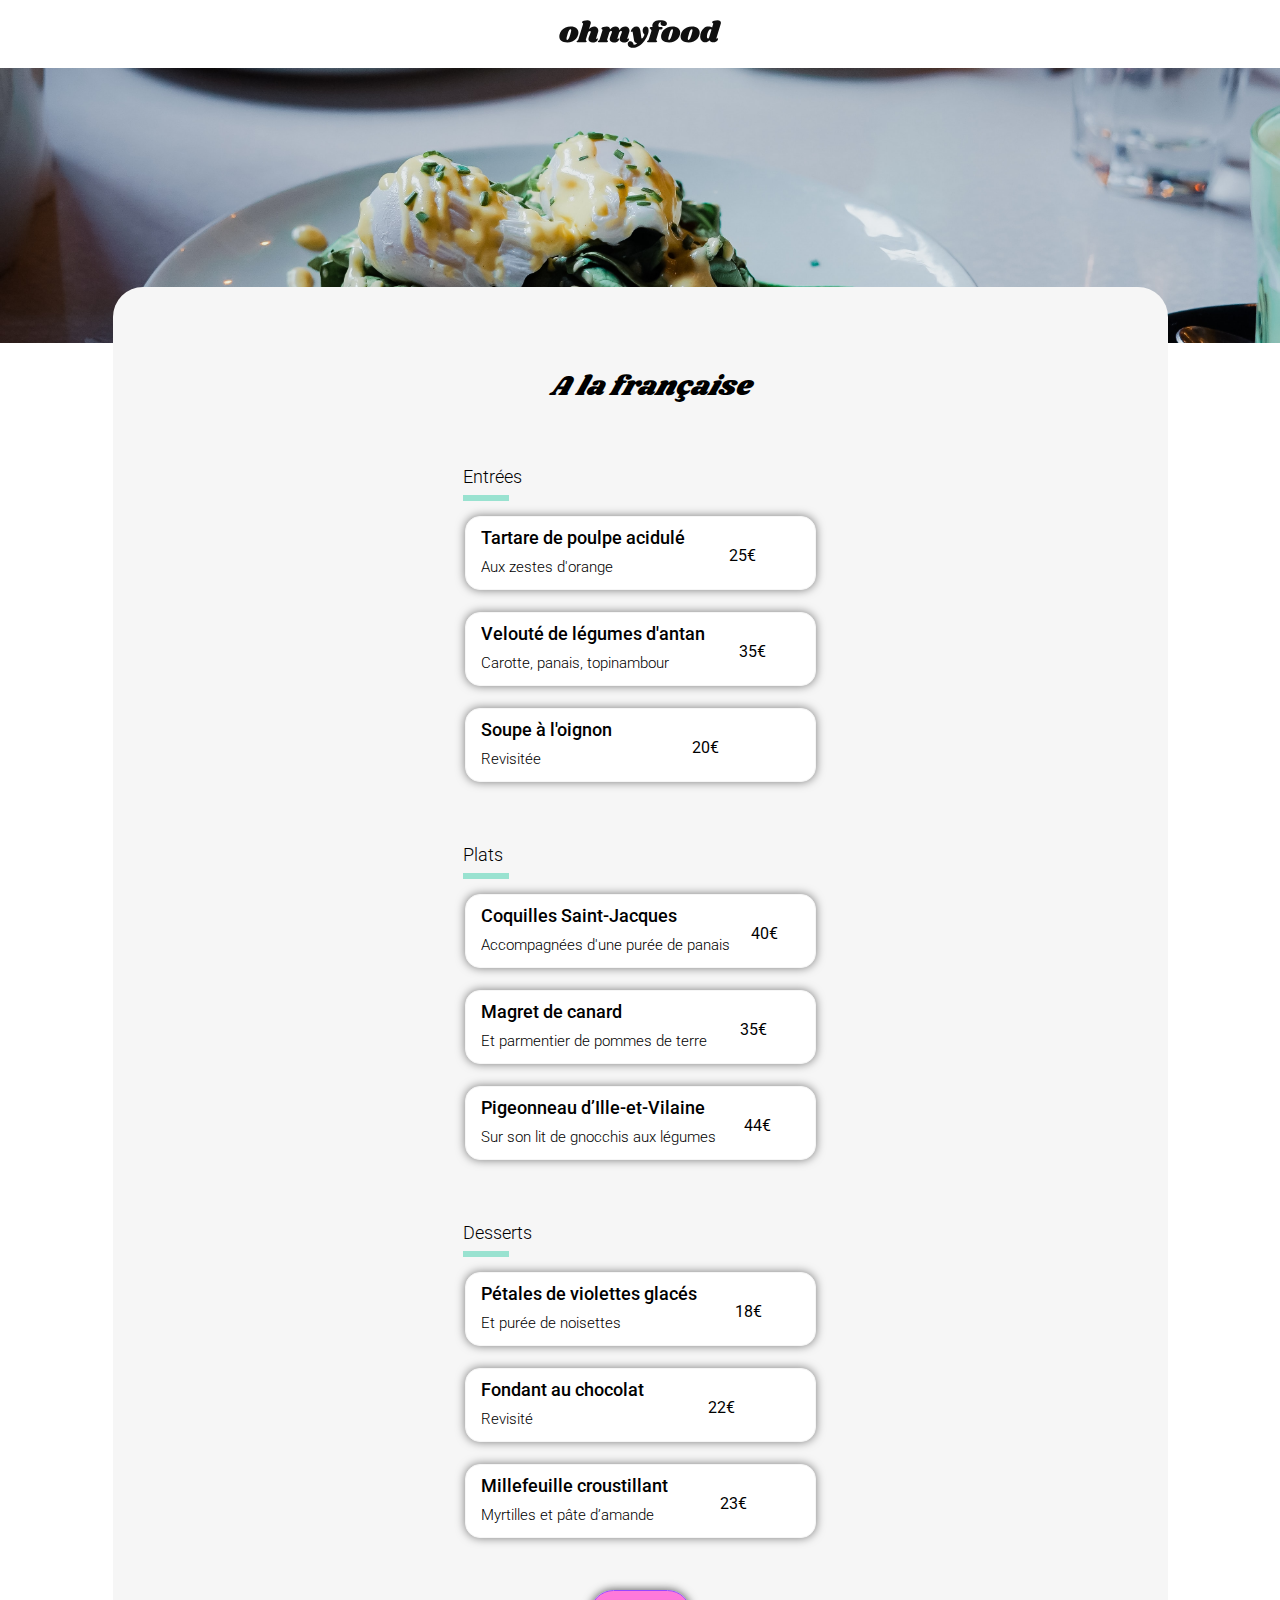
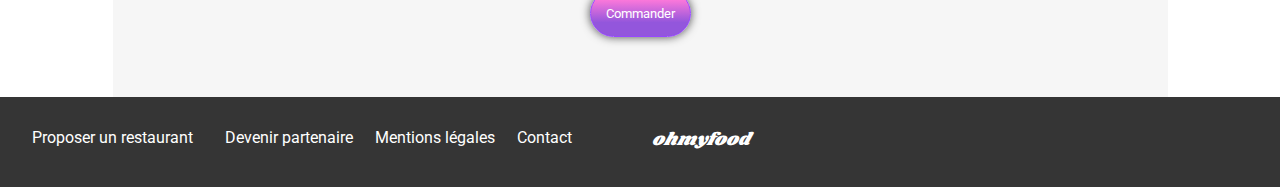
==== menus/alafrançaise.html @ d82e2016 "first commit" ====
<!DOCTYPE html>
<html lang="fr">

<head>
    <meta charset="UTF-8" />
    <meta name="viewport" content="width=device-width, initial-scale=1.0" />
    <title>Menu - À la française</title>
    <link rel="preconnect" href="https://fonts.googleapis.com" />
    <link rel="preconnect" href="https://fonts.gstatic.com" crossorigin />
    <link href="https://fonts.googleapis.com/css2?family=Shrikhand:wght@400;500;700&display=swap" rel="stylesheet" />
    <link href="https://fonts.googleapis.com/css2?family=Roboto:wght@400;500;700&display=swap" rel="stylesheet" />
    <link rel="stylesheet" href="https://cdnjs.cloudflare.com/ajax/libs/font-awesome/6.2.1/css/all.min.css"
        integrity="sha512-MV7K8+y+gLIBoVD59lQIYicR65iaqukzvf/nwasF0nqhPay5w/9lJmVM2hMDcnK1OnMGCdVK+iQrJ7lzPJQd1w=="
        crossorigin="anonymous" referrerpolicy="no-referrer" />
    <link rel="stylesheet" href="../CSS/style.css" />
</head>

<body>
    <header>
        <div class="logo">
            <i class="fa-solid fa-arrow-left"></i> <img src="../images/logo/ohmyfood@2x.svg" alt="Logo ohmyfood" />
        </div>
    </header>
    <div class="menu__image">
        <img src="../images/restaurants/a-la-francaise.jpg"
            alt="Image représentant une assiète de nourriture sur une table " />
    </div>
    <div class="menu__part">
        <div class="menu">
            <div class="menu__title">
                <h1>A la française<i class="fa-regular fa-heart"></i><i class="fa-solid fa-heart"></i></h1>
            </div>
            <section>
                <div class="food">
                    <h2 class="food__title">Entrées</h2>
                    <div class="line">
                        <hr>
                    </div>
                    <div class="card">
                        <div class="card__content">
                            <div class="card__txt">
                                <h3>Tartare de poulpe acidulé</h3>
                                <p>Aux zestes d'orange</p>
                            </div>
                            <div class="card__price">
                                <p>25€</p>
                            </div>
                            <div class="check">
                                <i class="fa-solid fa-check"></i>
                            </div>
                        </div>
                    </div>
                    <div class="card">
                        <div class="card__content">
                            <div class="card__txt">
                                <h3>Velouté de légumes d'antan</h3>
                                <p>Carotte, panais, topinambour</p>
                            </div>
                            <div class="card__price">
                                <p>35€</p>
                            </div>
                            <div class="check">
                                <i class="fa-solid fa-check"></i>
                            </div>
                        </div>
                    </div>
                    <div class="card">
                        <div class="card__content">
                            <div class="card__txt">
                                <h3>Soupe à l'oignon</h3>
                                <p>Revisitée</p>
                            </div>
                            <div class="card__price">
                                <p>20€</p>
                            </div>
                            <div class="check">
                                <i class="fa-solid fa-check"></i>
                            </div>
                        </div>
                    </div>
                </div>
            </section>
            <section>
                <div class="food">
                    <h2 class="food__title">Plats</h2>
                    <div class="line">
                        <hr>
                    </div>
                    <div class="card">
                        <div class="card__content">
                            <div class="card__txt">
                                <h3>Coquilles Saint-Jacques</h3>
                                <p>Accompagnées d'une purée de panais</p>
                            </div>
                            <div class="card__price">
                                <p>40€</p>
                            </div>
                            <div class="check">
                                <i class="fa-solid fa-check"></i>
                            </div>
                        </div>
                    </div>
                    <div class="card">
                        <div class="card__content">
                            <div class="card__txt">
                                <h3>Magret de canard</h3>
                                <p>Et parmentier de pommes de terre</p>
                            </div>
                            <div class="card__price">
                                <p>35€</p>
                            </div>
                            <div class="check">
                                <i class="fa-solid fa-check"></i>
                            </div>
                        </div>
                    </div>
                    <div class="card">
                        <div class="card__content">
                            <div class="card__txt">
                                <h3>Pigeonneau d’Ille-et-Vilaine</h3>
                                <p>Sur son lit de gnocchis aux légumes</p>
                            </div>
                            <div class="card__price">
                                <p>44€</p>
                            </div>
                            <div class="check">
                                <i class="fa-solid fa-check"></i>
                            </div>
                        </div>
                    </div>
                </div>
            </section>
            <section>
                <div class="food">
                    <h2 class="food__title">Desserts</h2>
                    <div class="line">
                        <hr>
                    </div>
                    <div class="card">
                        <div class="card__content">
                            <div class="card__txt">
                                <h3>Pétales de violettes glacés</h3>
                                <p>Et purée de noisettes</p>
                            </div>
                            <div class="card__price">
                                <p>18€</p>
                            </div>
                            <div class="check">
                                <i class="fa-solid fa-check"></i>
                            </div>
                        </div>
                    </div>
                    <div class="card">
                        <div class="card__content">
                            <div class="card__txt">
                                <h3>Fondant au chocolat</h3>
                                <p>Revisité</p>
                            </div>
                            <div class="card__price">
                                <p>22€</p>
                            </div>
                            <div class="check">
                                <i class="fa-solid fa-check"></i>
                            </div>
                        </div>
                    </div>
                    <div class="card">
                        <div class="card__content">
                            <div class="card__txt">
                                <h3>Millefeuille croustillant</h3>
                                <p>Myrtilles et pâte d’amande</p>
                            </div>
                            <div class="card__price">
                                <p>23€</p>
                            </div>
                            <div class="check">
                                <i class="fa-solid fa-check"></i>
                            </div>
                        </div>
                    </div>
                </div>
                <div class="btn">
                    <button>
                        <span class="Commander">Commander</span>
                    </button>
                </div>
            </section>
        </div>
    </div>

    <footer>
        <div class="foot">
            <div class="foot__title">
                <h2>ohmyfood</h2>
            </div>
            <div class="foot__txt">
                <p><i class="fa-solid fa-utensils"></i>Proposer un restaurant</p>
                <p><i class="fa-solid fa-handshake-angle"></i>Devenir partenaire</p>
                <p>Mentions légales</p>
                <p>Contact</p>
            </div>
        </div>
    </footer>
</body>
---- CSS/style.css ----
@charset "UTF-8";
/****** Variables *******/
/****** Mixins *******/
/****** Global Styles *******/
* {
  font-family: "Roboto", sans-serif;
}

body {
  margin: 0;
  padding: 0;
}

h1 {
  margin-left: 20px;
}

hr {
  display: block;
  margin-bottom: 15px;
  margin-left: -177px;
  width: 40px;
  border: #99E2D0 3px solid;
}

.btn {
  display: flex;
  justify-content: center;
  align-items: center;
  margin-top: 30px;
}
.btn button {
  border: #9747FF 1px solid;
  background: rgb(147, 86, 220);
  background: linear-gradient(0deg, rgb(147, 86, 220) 30%, rgb(255, 121, 218) 82%);
  padding: 15px;
  border-radius: 25px;
  color: #ffffff;
  box-shadow: 0 0 10px rgba(0, 0, 0, 0.7);
}
.btn button:hover {
  background-color: rgb(167, 106, 230);
  box-shadow: 0 0 15px rgba(0, 0, 0, 0.9);
}

/****** Welcome Page *******/
/****** Header *******/
.logo {
  display: flex;
  justify-content: center;
  align-items: center;
  padding-top: 20px;
  padding-bottom: 20px;
}
.logo img {
  width: 162px;
}

.location {
  display: flex;
  justify-content: center;
  align-items: center;
  width: 105%;
  height: 50%;
  background-color: #EAEAEA;
  box-shadow: 0 -5px 5px rgba(0, 0, 0, 0.5), 0 5px 5px rgba(0, 0, 0, 0.5);
  margin-bottom: 8px;
}
.location i {
  margin-right: 10px;
}
.location label {
  display: flex;
  justify-content: center;
  align-items: center;
}
.location input {
  border: none;
  background-color: #EAEAEA;
  height: 50px;
}
.location input::-moz-placeholder {
  font-weight: bold;
  color: black;
}
.location input::placeholder {
  font-weight: bold;
  color: black;
}

/****** 1ère section *******/
.txt__btn {
  background-color: #F6F6F6;
  padding-bottom: 60px;
}
.txt__btn .txt {
  display: flex;
  justify-content: center;
  align-items: center;
  text-align: center;
  flex-direction: column;
  padding-bottom: 30px;
}
@media (min-width: 768px) {
  .txt__btn .txt p br {
    display: none;
  }
}

/****** 2ème section *******/
.functioning__cards {
  display: flex;
  justify-content: center;
  align-items: center;
  flex-direction: column;
  flex-wrap: wrap;
  padding-top: 35px;
}
@media (min-width: 768px) {
  .functioning__cards {
    flex-direction: row;
    gap: 2%;
    padding-bottom: 40px;
  }
}
.functioning__cards .functioning__title {
  width: 100%;
  margin-left: 45px;
}
.functioning__cards .number {
  height: 17px;
  border: #9747FF 1px solid;
  background-color: #9747FF;
  color: white;
  padding: 5px 9px 5px 9px;
  border-radius: 100%;
  margin-left: -30px;
  margin-top: 10px;
}
.functioning__cards .card {
  display: flex;
  width: 322px;
  border: 1px solid #F6F6F6;
  padding: 15px;
  border-radius: 30px;
  background-color: #F6F6F6;
  box-shadow: 0 0 10px rgba(0, 0, 0, 0.5);
  margin-bottom: 25px;
}
.functioning__cards .card p {
  width: 100%;
  display: flex;
}
.functioning__cards .card p i {
  display: flex;
  justify-content: center;
  align-items: center;
  padding-left: 30px;
  padding-right: 20px;
  color: #7E7E7E;
}
.functioning__cards .card p .purple {
  color: #9747FF;
}

/****** 3ème section les restaurants *******/
.restaurants__cards {
  background-color: #F6F6F6;
  display: flex;
  justify-content: center;
  align-items: center;
  flex-direction: column;
}
@media (min-width: 1024px) {
  .restaurants__cards {
    flex-direction: row;
    flex-wrap: wrap;
    gap: 5%;
  }
}
@media (min-width: 768px) {
  .restaurants__cards h1 {
    width: 73%;
  }
}
.restaurants__cards .card {
  position: relative;
  border: #F6F6F6 1px solid;
  background-color: white;
  width: 340px;
  height: 251px;
  border-radius: 15px;
  margin-bottom: 18px;
}
.restaurants__cards .card:hover {
  transform: scale(1.05);
  box-shadow: 0 0 15px rgba(0, 0, 0, 0.3);
}
@media (min-width: 768px) {
  .restaurants__cards .card {
    width: 490px;
    height: 251px;
  }
}
.restaurants__cards .card .btn__new button {
  position: absolute;
  top: 10px;
  right: 10px;
  border: #99E2D0 1px solid;
  background-color: #99E2D0;
  color: #008766;
  z-index: 2;
}
.restaurants__cards .card img {
  width: 340px;
  height: 180px;
  -o-object-fit: cover;
     object-fit: cover;
  border-top-left-radius: 15px;
  border-top-right-radius: 15px;
  z-index: -1;
}
@media (min-width: 768px) {
  .restaurants__cards .card img {
    width: 490px;
  }
}
.restaurants__cards .card .card__content {
  display: flex;
  justify-content: space-between;
}
.restaurants__cards .card .card__content .card__txt h2 {
  font-size: 18px;
  margin: 10px;
}
.restaurants__cards .card .card__content .card__txt p {
  margin: 10px;
}
.restaurants__cards .card .card__content .card__fav {
  padding-right: 35px;
  position: relative;
}
.restaurants__cards .card .card__content .card__fav .fa-regular,
.restaurants__cards .card .card__content .card__fav .fa-solid {
  position: absolute;
  top: 0;
  left: 0;
}
.restaurants__cards .card .card__content .card__fav .fa-regular {
  color: black;
  transition: transform 1s;
}
.restaurants__cards .card .card__content .card__fav .fa-solid {
  opacity: 0;
  transition: opacity 1s;
}
.restaurants__cards .card .card__content .card__fav:hover .fa-regular {
  transform: scale(0);
}
.restaurants__cards .card .card__content .card__fav:hover .fa-solid {
  opacity: 1;
  color: rgb(147, 86, 220);
}

/****** Footer *******/
footer {
  background-color: #353535;
  color: white;
  padding-top: 15px;
  padding-bottom: 20px;
}
@media (min-width: 768px) {
  footer .foot {
    display: flex;
    flex-direction: row-reverse;
    justify-content: flex-end;
    margin-right: 30px;
  }
}
footer .foot .foot__title h2 {
  font-family: "Shrikhand", sans-serif;
  font-style: italic;
  font-weight: 400;
  font-size: 18px;
  color: white;
  margin-left: 80px;
  margin-right: 20px;
}
@media (min-width: 768px) {
  footer .foot .foot__txt {
    display: flex;
  }
}
footer .foot i {
  margin-right: 10px;
}
footer .foot p {
  margin-left: 22px;
}

/****** Menus pages *******/
/****** Header *******/
.logo i {
  position: absolute;
  left: 20px;
}

/****** Menus images et titres *******/
@media (min-width: 768px) {
  .menu__part {
    display: flex;
    justify-content: center;
    align-items: center;
  }
}

.menu__image {
  position: relative;
}
.menu__image img {
  width: 100%;
  height: 275px;
  -o-object-fit: cover;
     object-fit: cover;
  position: relative;
}

.menu {
  background-color: #F6F6F6;
  border-top-left-radius: 30px;
  border-top-right-radius: 30px;
  z-index: 2;
  position: relative;
  margin-top: -60px;
  padding-bottom: 60px;
}
@media (min-width: 768px) {
  .menu {
    width: 1055px;
  }
}
.menu .menu__title h1 {
  font-family: "Shrikhand", sans-serif;
  font-size: 28px;
  font-style: italic;
  font-weight: 400;
  padding-top: 60px;
}
@media (min-width: 768px) {
  .menu .menu__title h1 {
    display: flex;
    justify-content: center;
    align-items: center;
  }
}
.menu .menu__title h1 .fa-regular,
.menu .menu__title h1 .fa-solid {
  position: absolute;
  margin-left: 30px;
}
@media (min-width: 768px) {
  .menu .menu__title h1 .fa-regular,
  .menu .menu__title h1 .fa-solid {
    margin-left: 400px;
  }
}
.menu .menu__title h1 .fa-regular {
  color: black;
  transition: transform 1s;
}
.menu .menu__title h1 .fa-solid {
  opacity: 0;
  transition: opacity 1s;
}
.menu .menu__title h1:hover .fa-regular {
  transform: scale(0);
}
.menu .menu__title h1:hover .fa-solid {
  opacity: 1;
  color: rgb(147, 86, 220);
}

.food {
  display: flex;
  justify-content: center;
  align-items: center;
  flex-direction: column;
}
.food .food__title {
  font-family: "Roboto", sans-serif;
  font-weight: 300;
  font-size: 18px;
  width: 100%;
  margin: 40px 0 0 20px;
}
@media (min-width: 768px) {
  .food .food__title {
    margin-left: 700px;
  }
}
.food .card {
  width: 349px;
  height: 72px;
  border: #F6F6F6 1px solid;
  background-color: white;
  box-shadow: 0 0 10px rgba(0, 0, 0, 0.5);
  margin-bottom: 22px;
  border-radius: 15px;
  position: relative;
}
.food .card .card__content {
  display: flex;
  justify-content: space-between;
}
.food .card .card__content .card__txt {
  margin-left: 15px;
  white-space: nowrap;
  overflow: hidden;
  text-overflow: ellipsis;
}
.food .card .card__content .card__txt h3 {
  font-weight: 500;
  font-size: 18px;
  margin-bottom: 10px;
  margin-top: 10px;
  overflow: hidden;
  text-overflow: ellipsis;
  white-space: nowrap;
}
.food .card .card__content .card__txt p {
  margin: 0;
  font-weight: 300;
  font-size: 15px;
  overflow: hidden;
  text-overflow: ellipsis;
  white-space: nowrap;
}
.food .card .check i {
  color: #99E2D0;
  border: #99E2D0 1px solid;
  border-radius: 100%;
  background-color: white;
  padding: 5px;
  display: none;
}
.food .card:hover .check {
  display: block;
  width: 60px;
  height: 75px;
  border-top-right-radius: 15px;
  border-bottom-right-radius: 15px;
  background-color: #99E2D0;
  display: flex;
  justify-content: center;
  align-items: center;
}
.food .card:hover .check i {
  display: block;
}
.food .card .card__price {
  padding-top: 13px;
  padding-right: 15px;
}/*# sourceMappingURL=style.css.map */
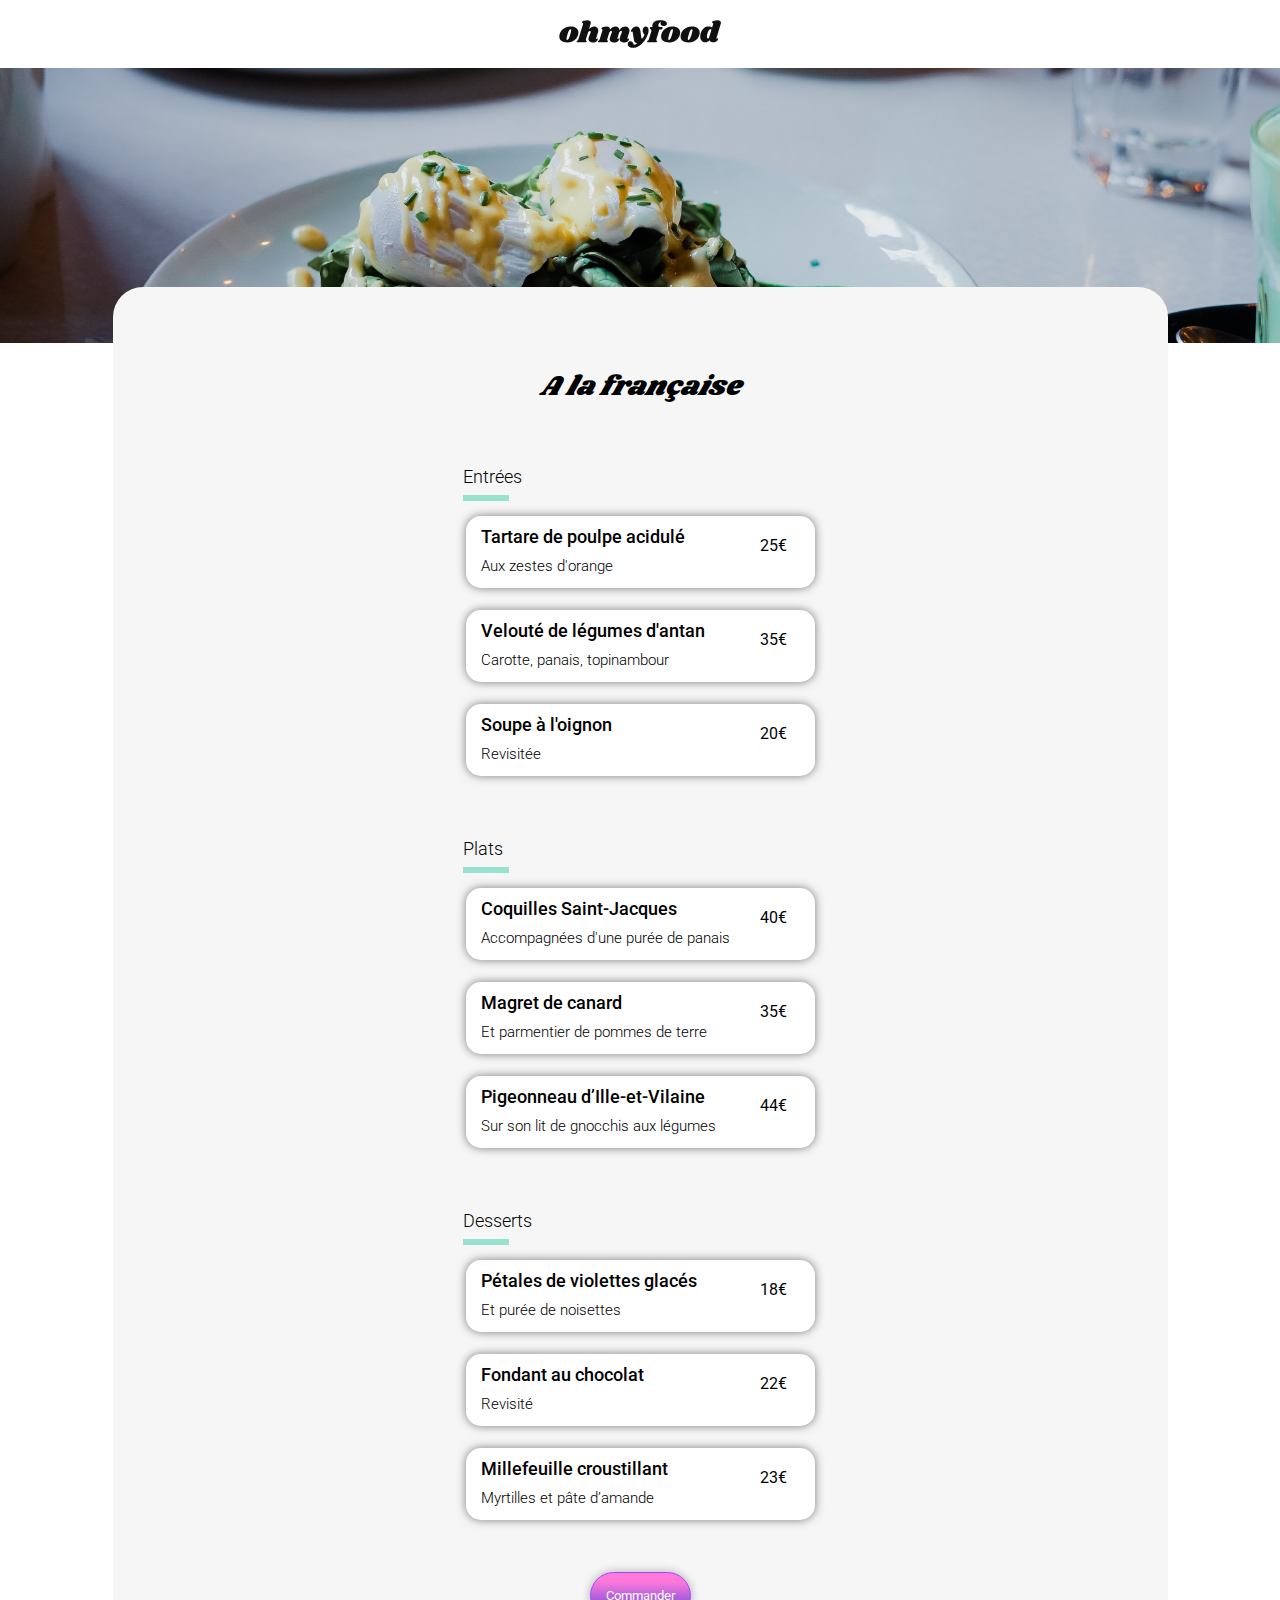
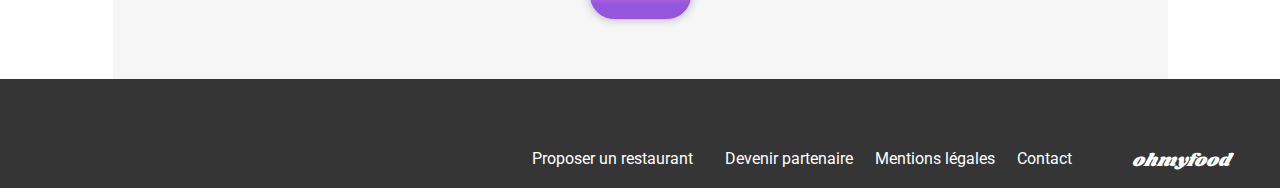
==== commit 07575b51: "Correction suite au mentoratÃ" ====
--- a/menus/alafrançaise.html
+++ b/menus/alafrançaise.html
@@ -17,9 +17,11 @@
 
 <body>
     <header>
+        <a href="../index.html">
         <div class="logo">
             <i class="fa-solid fa-arrow-left"></i> <img src="../images/logo/ohmyfood@2x.svg" alt="Logo ohmyfood" />
         </div>
+    </a>
     </header>
     <div class="menu__image">
         <img src="../images/restaurants/a-la-francaise.jpg"
--- a/CSS/style.css
+++ b/CSS/style.css
@@ -9,10 +9,6 @@
 body {
   margin: 0;
   padding: 0;
-}
-
-h1 {
-  margin-left: 20px;
 }
 
 hr {
@@ -36,11 +32,22 @@
   padding: 15px;
   border-radius: 25px;
   color: #ffffff;
-  box-shadow: 0 0 10px rgba(0, 0, 0, 0.7);
+  box-shadow: 0 0 10px rgba(0, 0, 0, 0.3);
+  transition: 200ms;
 }
 .btn button:hover {
   background-color: rgb(167, 106, 230);
-  box-shadow: 0 0 15px rgba(0, 0, 0, 0.9);
+  box-shadow: 0 0 15px rgba(0, 0, 0, 0.5);
+  filter: brightness(1.05);
+}
+
+a {
+  text-decoration: none;
+  color: black;
+}
+
+.fa-heart::before {
+  font-size: 22px;
 }
 
 /****** Welcome Page *******/
@@ -60,12 +67,18 @@
   display: flex;
   justify-content: center;
   align-items: center;
-  width: 105%;
-  height: 50%;
+  width: 100%;
+  height: 50px;
   background-color: #EAEAEA;
   box-shadow: 0 -5px 5px rgba(0, 0, 0, 0.5), 0 5px 5px rgba(0, 0, 0, 0.5);
   margin-bottom: 8px;
 }
+@media (min-width: 1024px) {
+  .location {
+    box-shadow: none;
+    margin-bottom: 0;
+  }
+}
 .location i {
   margin-right: 10px;
 }
@@ -73,6 +86,11 @@
   display: flex;
   justify-content: center;
   align-items: center;
+  padding-left: 40px;
+}
+.location #localisation {
+  color: #353535;
+  padding-left: 15px;
 }
 .location input {
   border: none;
@@ -91,7 +109,7 @@
 /****** 1ère section *******/
 .txt__btn {
   background-color: #F6F6F6;
-  padding-bottom: 60px;
+  padding-bottom: 30px;
 }
 .txt__btn .txt {
   display: flex;
@@ -101,26 +119,51 @@
   flex-direction: column;
   padding-bottom: 30px;
 }
-@media (min-width: 768px) {
-  .txt__btn .txt p br {
-    display: none;
-  }
+.txt__btn .txt h2 {
+  font-size: 34px;
+}
+@media (min-width: 1024px) {
+  .txt__btn .txt h2 {
+    font-size: 40px;
+    margin-bottom: 0;
+  }
+}
+.txt__btn .txt p {
+  color: #353535;
+  font-size: 18px;
+}
+.txt__btn .txt p br {
+  display: none;
 }
 
 /****** 2ème section *******/
+.functioning__txt {
+  width: 100%;
+  max-width: 1053px;
+  margin-left: auto;
+  margin-right: auto;
+  padding-top: 30px;
+}
+
 .functioning__cards {
   display: flex;
   justify-content: center;
   align-items: center;
   flex-direction: column;
   flex-wrap: wrap;
-  padding-top: 35px;
+  padding-top: 15px;
+}
+@media (min-width: 768px) {
+  .functioning__cards {
+    gap: 2%;
+    padding-bottom: 50px;
+    align-items: center;
+    justify-content: center;
+  }
 }
 @media (min-width: 768px) {
   .functioning__cards {
     flex-direction: row;
-    gap: 2%;
-    padding-bottom: 40px;
   }
 }
 .functioning__cards .functioning__title {
@@ -134,22 +177,28 @@
   color: white;
   padding: 5px 9px 5px 9px;
   border-radius: 100%;
-  margin-left: -30px;
-  margin-top: 10px;
+  margin-left: -16px;
+  margin-top: 20px;
 }
 .functioning__cards .card {
   display: flex;
   width: 322px;
+  height: 72px;
   border: 1px solid #F6F6F6;
-  padding: 15px;
-  border-radius: 30px;
+  border-radius: 20px;
   background-color: #F6F6F6;
-  box-shadow: 0 0 10px rgba(0, 0, 0, 0.5);
+  box-shadow: 3px 3px 10px rgba(0, 0, 0, 0.2);
   margin-bottom: 25px;
 }
+@media (min-width: 1025px) {
+  .functioning__cards .card {
+    margin-bottom: 0;
+  }
+}
 .functioning__cards .card p {
   width: 100%;
   display: flex;
+  align-items: center;
 }
 .functioning__cards .card p i {
   display: flex;
@@ -164,24 +213,43 @@
 }
 
 /****** 3ème section les restaurants *******/
+.restaurant {
+  width: 100%;
+  max-width: 1053px;
+  margin-left: auto;
+  margin-right: auto;
+}
+
 .restaurants__cards {
   background-color: #F6F6F6;
-  display: flex;
-  justify-content: center;
-  align-items: center;
-  flex-direction: column;
+  padding-top: 10px;
+  padding-bottom: 30px;
+}
+.restaurants__cards .card__grid {
+  display: grid;
+  justify-content: center;
 }
 @media (min-width: 1024px) {
-  .restaurants__cards {
-    flex-direction: row;
-    flex-wrap: wrap;
-    gap: 5%;
-  }
-}
-@media (min-width: 768px) {
-  .restaurants__cards h1 {
-    width: 73%;
-  }
+  .restaurants__cards .card__grid {
+    display: grid;
+    grid-template-columns: 490px 490px;
+    gap: 6%;
+    justify-content: center;
+    padding-bottom: 20px;
+  }
+}
+@media (min-width: 1024px) {
+  .restaurants__cards .card__grid h1 {
+    background-color: #F6F6F6;
+  }
+}
+.restaurants__cards #palette,
+.restaurants__cards #francaise {
+  grid-column: 1;
+}
+.restaurants__cards #enchantee,
+.restaurants__cards #sens {
+  grid-column: 2;
 }
 .restaurants__cards .card {
   position: relative;
@@ -190,7 +258,6 @@
   width: 340px;
   height: 251px;
   border-radius: 15px;
-  margin-bottom: 18px;
 }
 .restaurants__cards .card:hover {
   transform: scale(1.05);
@@ -206,6 +273,7 @@
   position: absolute;
   top: 10px;
   right: 10px;
+  border-radius: 3px;
   border: #99E2D0 1px solid;
   background-color: #99E2D0;
   color: #008766;
@@ -229,15 +297,19 @@
   display: flex;
   justify-content: space-between;
 }
+.restaurants__cards .card .card__content .card__txt {
+  margin: 8px 0 0 20px;
+}
 .restaurants__cards .card .card__content .card__txt h2 {
   font-size: 18px;
-  margin: 10px;
+  margin: 0;
 }
 .restaurants__cards .card .card__content .card__txt p {
-  margin: 10px;
+  margin-top: 5px;
 }
 .restaurants__cards .card .card__content .card__fav {
-  padding-right: 35px;
+  padding-right: 40px;
+  margin-top: 20px;
   position: relative;
 }
 .restaurants__cards .card .card__content .card__fav .fa-regular,
@@ -266,8 +338,7 @@
 footer {
   background-color: #353535;
   color: white;
-  padding-top: 15px;
-  padding-bottom: 20px;
+  padding-top: 34px;
 }
 @media (min-width: 768px) {
   footer .foot {
@@ -283,19 +354,29 @@
   font-weight: 400;
   font-size: 18px;
   color: white;
-  margin-left: 80px;
+  margin-left: 60px;
   margin-right: 20px;
+  padding-top: 20px;
 }
 @media (min-width: 768px) {
   footer .foot .foot__txt {
     display: flex;
   }
 }
+@media (min-width: 1024px) {
+  footer .foot .foot__txt {
+    justify-content: flex-end;
+    width: 100%;
+    padding-top: 20px;
+  }
+}
 footer .foot i {
   margin-right: 10px;
 }
 footer .foot p {
   margin-left: 22px;
+  margin-bottom: 0;
+  font-size: 16px;
 }
 
 /****** Menus pages *******/
@@ -401,7 +482,6 @@
 .food .card {
   width: 349px;
   height: 72px;
-  border: #F6F6F6 1px solid;
   background-color: white;
   box-shadow: 0 0 10px rgba(0, 0, 0, 0.5);
   margin-bottom: 22px;
@@ -410,9 +490,9 @@
 }
 .food .card .card__content {
   display: flex;
-  justify-content: space-between;
 }
 .food .card .card__content .card__txt {
+  width: 80%;
   margin-left: 15px;
   white-space: nowrap;
   overflow: hidden;
@@ -444,9 +524,8 @@
   display: none;
 }
 .food .card:hover .check {
-  display: block;
   width: 60px;
-  height: 75px;
+  height: 72px;
   border-top-right-radius: 15px;
   border-bottom-right-radius: 15px;
   background-color: #99E2D0;
@@ -458,6 +537,7 @@
   display: block;
 }
 .food .card .card__price {
-  padding-top: 13px;
-  padding-right: 15px;
+  display: flex;
+  align-items: center;
+  margin-right: 10px;
 }/*# sourceMappingURL=style.css.map */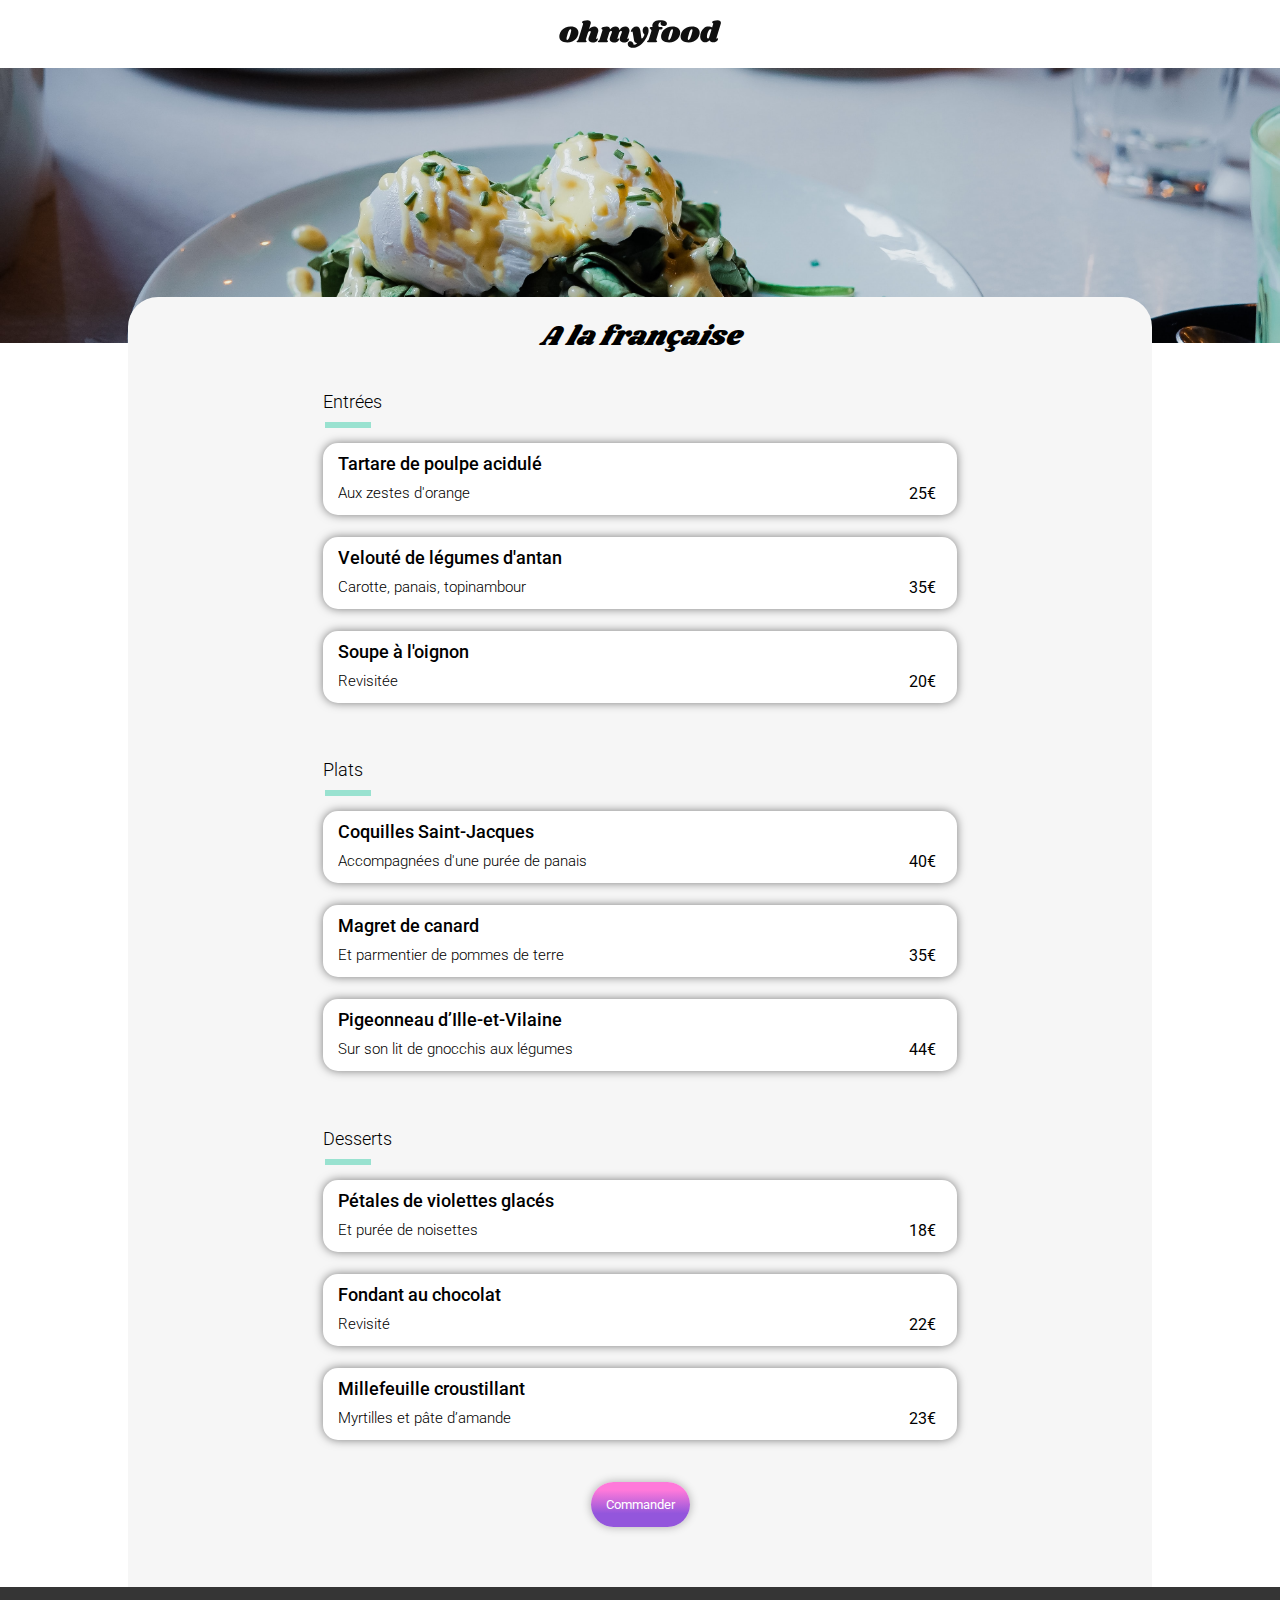
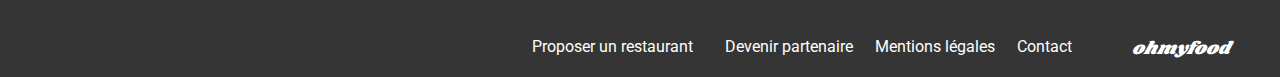
==== commit c0c356d0: "correction" ====
--- a/menus/alafrançaise.html
+++ b/menus/alafrançaise.html
@@ -183,7 +183,7 @@
                 </div>
                 <div class="btn">
                     <button>
-                        <span class="Commander">Commander</span>
+                        <span id="order">Commander</span>
                     </button>
                 </div>
             </section>
--- a/CSS/style.css
+++ b/CSS/style.css
@@ -18,27 +18,32 @@
   width: 40px;
   border: #99E2D0 3px solid;
 }
+@media (min-width: 1024px) {
+  hr {
+    margin-left: -315px;
+  }
+}
 
 .btn {
   display: flex;
   justify-content: center;
   align-items: center;
-  margin-top: 30px;
+  margin-top: 10px;
 }
 .btn button {
-  border: #9747FF 1px solid;
-  background: rgb(147, 86, 220);
+  border: #9747FF 0 solid;
   background: linear-gradient(0deg, rgb(147, 86, 220) 30%, rgb(255, 121, 218) 82%);
   padding: 15px;
   border-radius: 25px;
   color: #ffffff;
   box-shadow: 0 0 10px rgba(0, 0, 0, 0.3);
   transition: 200ms;
+  cursor: pointer;
 }
 .btn button:hover {
   background-color: rgb(167, 106, 230);
   box-shadow: 0 0 15px rgba(0, 0, 0, 0.5);
-  filter: brightness(1.05);
+  filter: brightness(1.15);
 }
 
 a {
@@ -48,6 +53,7 @@
 
 .fa-heart::before {
   font-size: 22px;
+  cursor: pointer;
 }
 
 /****** Welcome Page *******/
@@ -95,7 +101,7 @@
 .location input {
   border: none;
   background-color: #EAEAEA;
-  height: 50px;
+  height: 48px;
 }
 .location input::-moz-placeholder {
   font-weight: bold;
@@ -117,7 +123,6 @@
   align-items: center;
   text-align: center;
   flex-direction: column;
-  padding-bottom: 30px;
 }
 .txt__btn .txt h2 {
   font-size: 34px;
@@ -143,6 +148,7 @@
   margin-left: auto;
   margin-right: auto;
   padding-top: 30px;
+  padding-left: 15px;
 }
 
 .functioning__cards {
@@ -218,6 +224,7 @@
   max-width: 1053px;
   margin-left: auto;
   margin-right: auto;
+  padding-left: 15px;
 }
 
 .restaurants__cards {
@@ -233,7 +240,7 @@
   .restaurants__cards .card__grid {
     display: grid;
     grid-template-columns: 490px 490px;
-    gap: 6%;
+    gap: 5%;
     justify-content: center;
     padding-bottom: 20px;
   }
@@ -258,6 +265,7 @@
   width: 340px;
   height: 251px;
   border-radius: 15px;
+  transition: 80ms;
 }
 .restaurants__cards .card:hover {
   transform: scale(1.05);
@@ -338,7 +346,7 @@
 footer {
   background-color: #353535;
   color: white;
-  padding-top: 34px;
+  padding-top: 14px;
 }
 @media (min-width: 768px) {
   footer .foot {
@@ -387,12 +395,10 @@
 }
 
 /****** Menus images et titres *******/
-@media (min-width: 768px) {
-  .menu__part {
-    display: flex;
-    justify-content: center;
-    align-items: center;
-  }
+.menu__part {
+  display: flex;
+  justify-content: center;
+  align-items: center;
 }
 
 .menu__image {
@@ -407,25 +413,35 @@
 }
 
 .menu {
+  width: 100%;
   background-color: #F6F6F6;
   border-top-left-radius: 30px;
   border-top-right-radius: 30px;
   z-index: 2;
   position: relative;
-  margin-top: -60px;
+  margin-top: -50px;
   padding-bottom: 60px;
 }
 @media (min-width: 768px) {
   .menu {
-    width: 1055px;
-  }
+    width: 80%;
+  }
+}
+@media (min-width: 1024px) {
+  .menu {
+    width: 80%;
+  }
+}
+.menu .menu__title {
+  max-width: 349px;
+  margin-left: auto;
+  margin-right: auto;
 }
 .menu .menu__title h1 {
   font-family: "Shrikhand", sans-serif;
   font-size: 28px;
   font-style: italic;
   font-weight: 400;
-  padding-top: 60px;
 }
 @media (min-width: 768px) {
   .menu .menu__title h1 {
@@ -466,18 +482,22 @@
   justify-content: center;
   align-items: center;
   flex-direction: column;
+  max-width: 349px;
+  margin-left: auto;
+  margin-right: auto;
+  margin-bottom: 20px;
+}
+@media (min-width: 1024px) {
+  .food {
+    max-width: 634px;
+  }
 }
 .food .food__title {
   font-family: "Roboto", sans-serif;
   font-weight: 300;
   font-size: 18px;
   width: 100%;
-  margin: 40px 0 0 20px;
-}
-@media (min-width: 768px) {
-  .food .food__title {
-    margin-left: 700px;
-  }
+  margin-bottom: 2px;
 }
 .food .card {
   width: 349px;
@@ -487,12 +507,19 @@
   margin-bottom: 22px;
   border-radius: 15px;
   position: relative;
+  cursor: pointer;
+}
+@media (min-width: 1024px) {
+  .food .card {
+    width: 634px;
+  }
 }
 .food .card .card__content {
   display: flex;
+  max-width: 634px;
 }
 .food .card .card__content .card__txt {
-  width: 80%;
+  width: 90%;
   margin-left: 15px;
   white-space: nowrap;
   overflow: hidden;
@@ -522,9 +549,10 @@
   background-color: white;
   padding: 5px;
   display: none;
+  transition: 50ms;
 }
 .food .card:hover .check {
-  width: 60px;
+  width: 69px;
   height: 72px;
   border-top-right-radius: 15px;
   border-bottom-right-radius: 15px;
@@ -538,6 +566,12 @@
 }
 .food .card .card__price {
   display: flex;
-  align-items: center;
+  justify-content: flex-end;
+  align-items: flex-end;
   margin-right: 10px;
+  margin-top: 25px;
+}
+
+.commander {
+  padding: 35px;
 }/*# sourceMappingURL=style.css.map */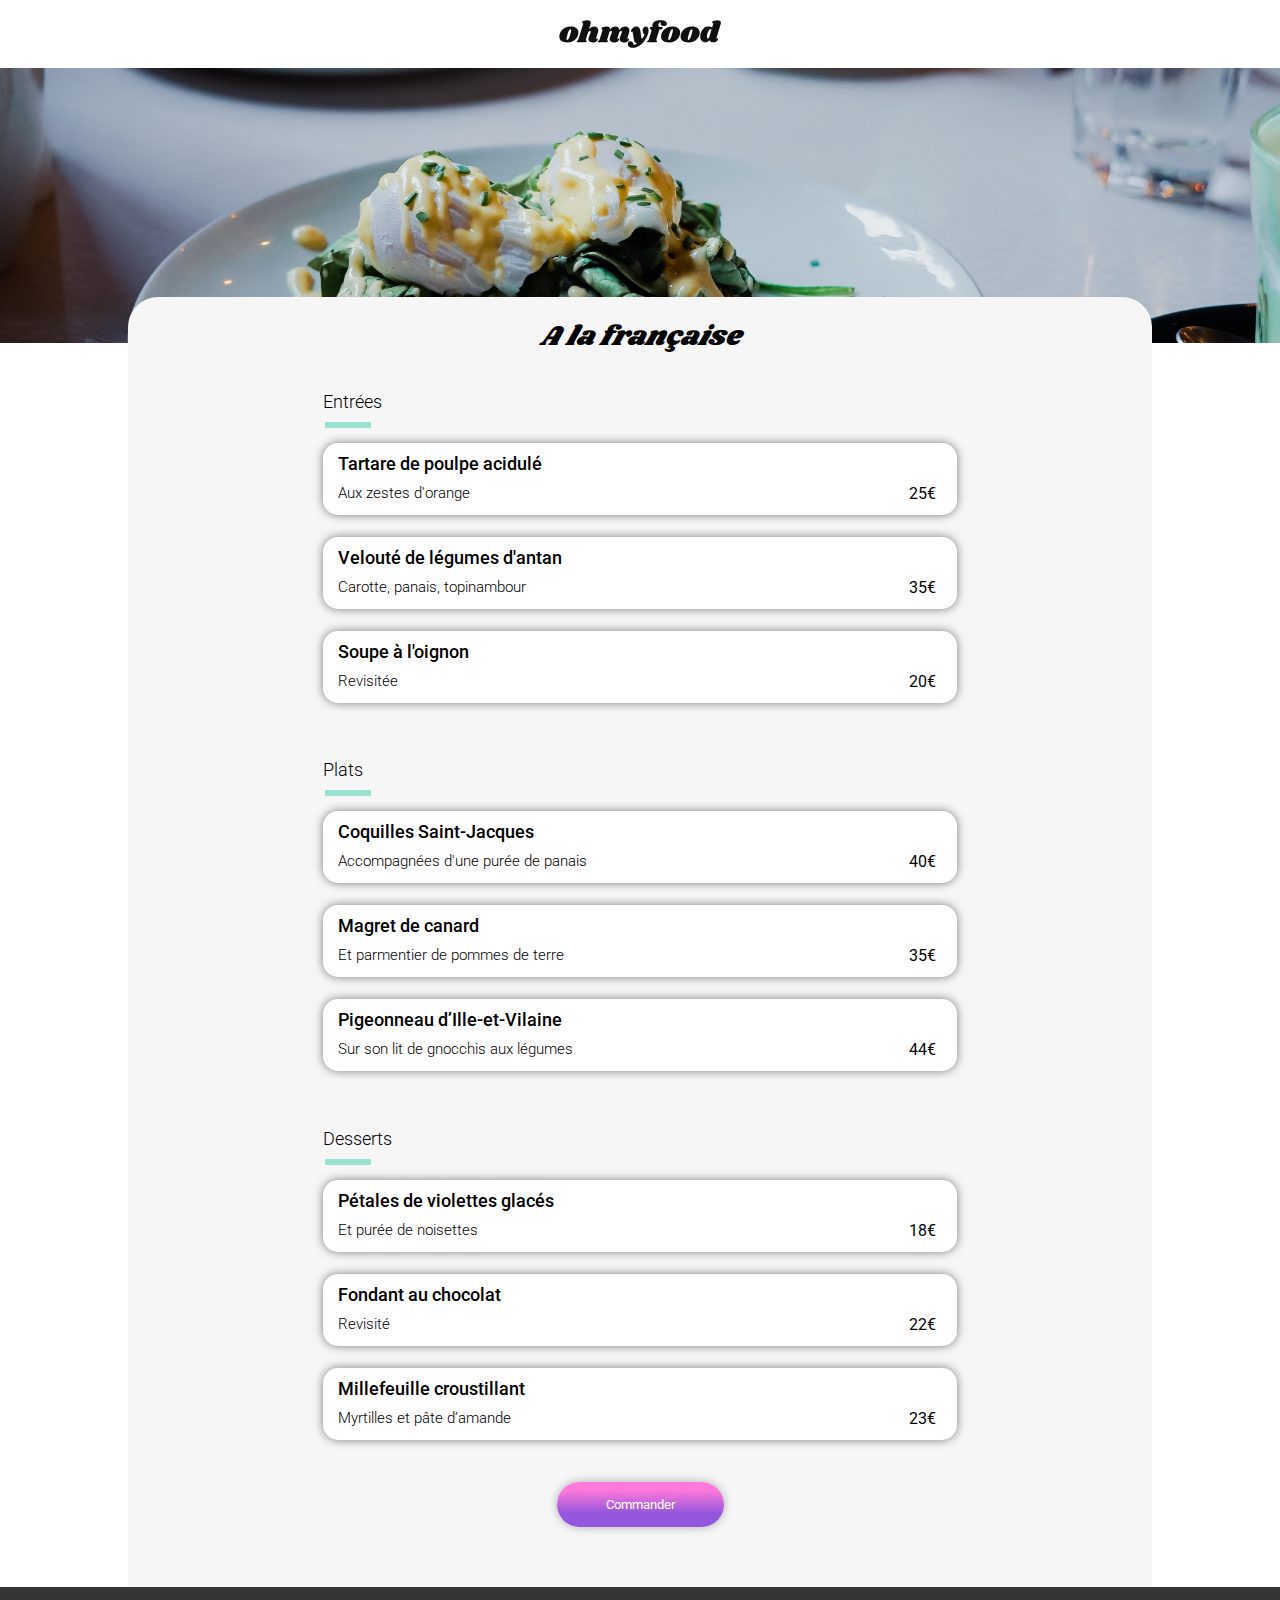
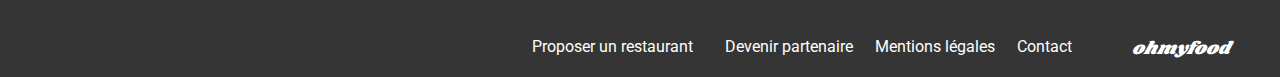
==== commit d3fd82ed: "mettre un temps aux transitions" ====
--- a/menus/alafrançaise.html
+++ b/menus/alafrançaise.html
@@ -183,7 +183,7 @@
                 </div>
                 <div class="btn">
                     <button>
-                        <span id="order">Commander</span>
+                        <span class="order">Commander</span>
                     </button>
                 </div>
             </section>
--- a/CSS/style.css
+++ b/CSS/style.css
@@ -33,17 +33,17 @@
 .btn button {
   border: #9747FF 0 solid;
   background: linear-gradient(0deg, rgb(147, 86, 220) 30%, rgb(255, 121, 218) 82%);
-  padding: 15px;
+  padding: 15px 49px 15px 49px;
   border-radius: 25px;
   color: #ffffff;
   box-shadow: 0 0 10px rgba(0, 0, 0, 0.3);
-  transition: 200ms;
   cursor: pointer;
 }
 .btn button:hover {
   background-color: rgb(167, 106, 230);
   box-shadow: 0 0 15px rgba(0, 0, 0, 0.5);
   filter: brightness(1.15);
+  transition: 400ms;
 }
 
 a {
@@ -265,11 +265,11 @@
   width: 340px;
   height: 251px;
   border-radius: 15px;
-  transition: 80ms;
 }
 .restaurants__cards .card:hover {
   transform: scale(1.05);
   box-shadow: 0 0 15px rgba(0, 0, 0, 0.3);
+  transition: 500ms;
 }
 @media (min-width: 768px) {
   .restaurants__cards .card {
@@ -549,7 +549,6 @@
   background-color: white;
   padding: 5px;
   display: none;
-  transition: 50ms;
 }
 .food .card:hover .check {
   width: 69px;
@@ -560,6 +559,7 @@
   display: flex;
   justify-content: center;
   align-items: center;
+  transition: 50ms;
 }
 .food .card:hover .check i {
   display: block;
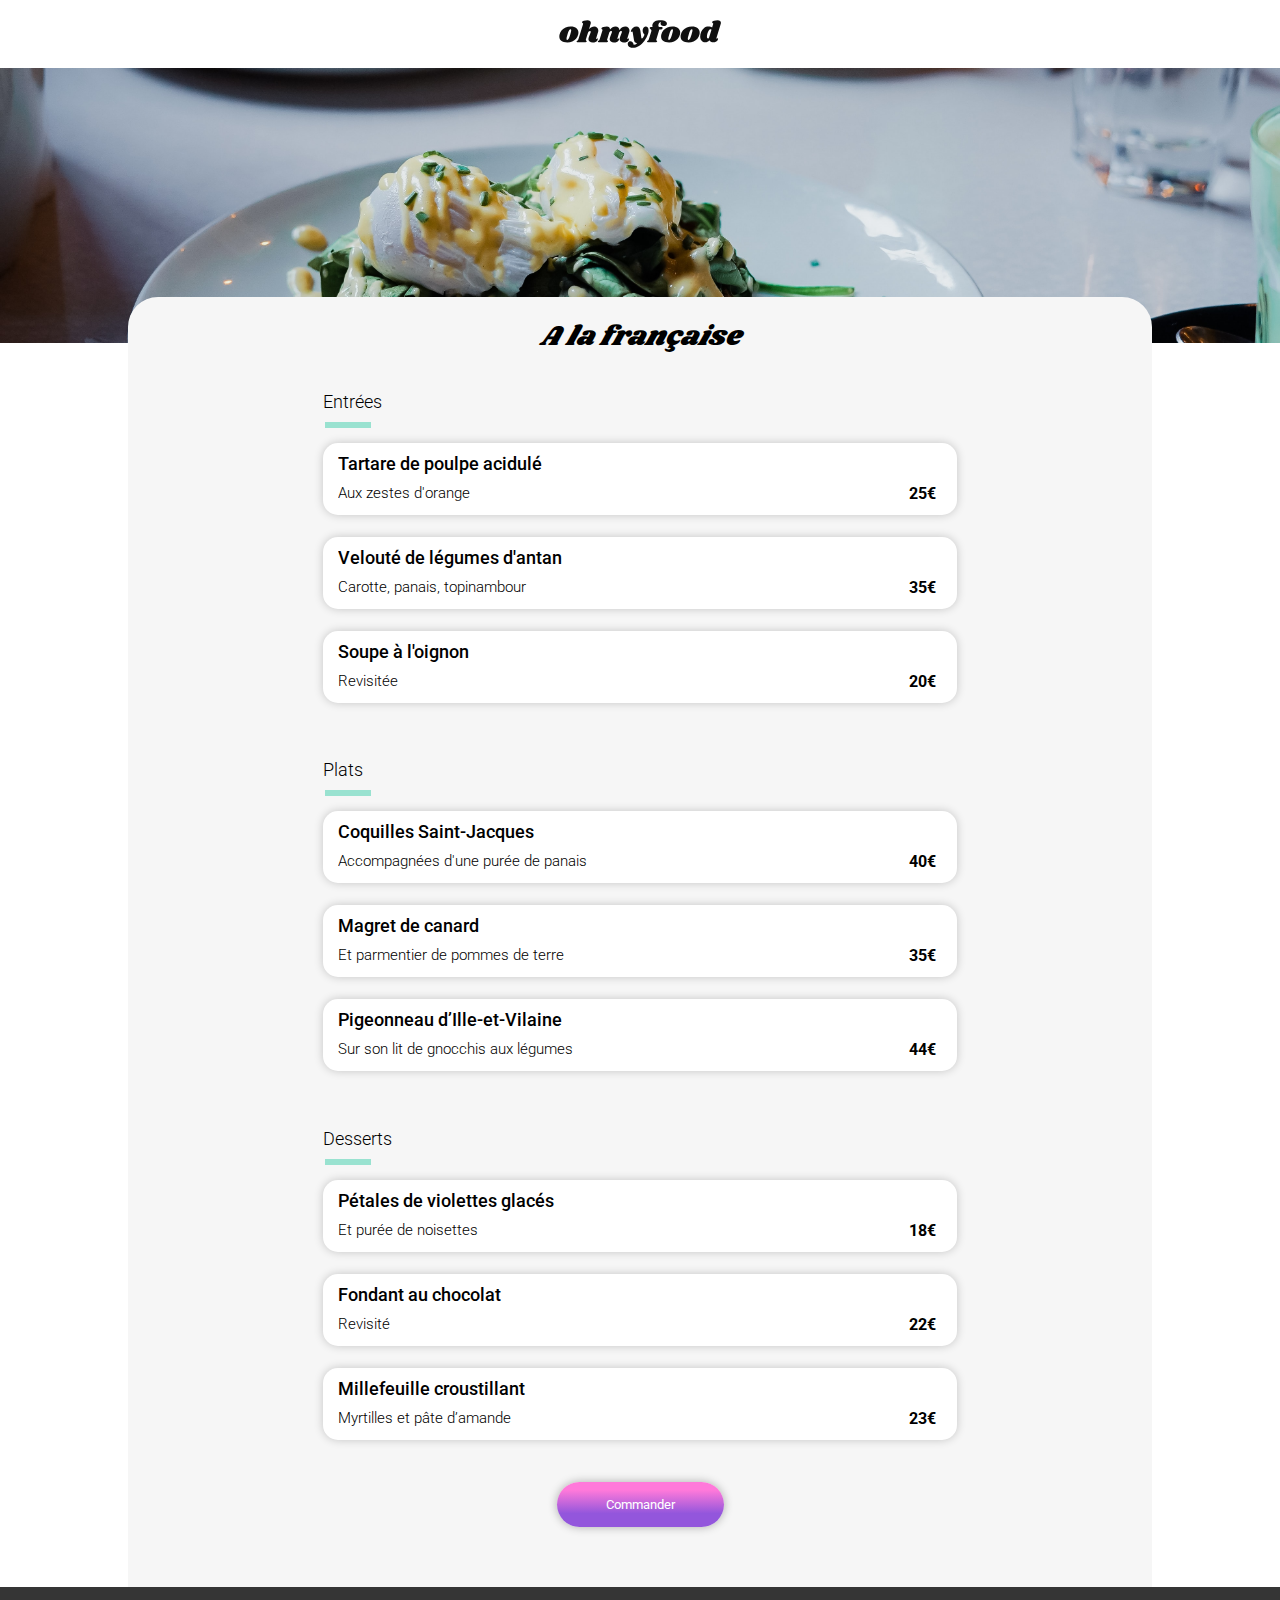
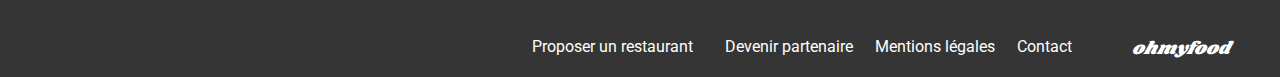
==== commit 27924d15: "Update a href in menu pages" ====
--- a/menus/alafrançaise.html
+++ b/menus/alafrançaise.html
@@ -17,7 +17,7 @@
 
 <body>
     <header>
-        <a href="../index.html">
+        <a href="/">
         <div class="logo">
             <i class="fa-solid fa-arrow-left"></i> <img src="../images/logo/ohmyfood@2x.svg" alt="Logo ohmyfood" />
         </div>
--- a/CSS/style.css
+++ b/CSS/style.css
@@ -37,18 +37,19 @@
   border-radius: 25px;
   color: #ffffff;
   box-shadow: 0 0 10px rgba(0, 0, 0, 0.3);
+  transition: 400ms;
   cursor: pointer;
 }
 .btn button:hover {
   background-color: rgb(167, 106, 230);
   box-shadow: 0 0 15px rgba(0, 0, 0, 0.5);
   filter: brightness(1.15);
-  transition: 400ms;
 }
 
 a {
   text-decoration: none;
   color: black;
+  width: 100%;
 }
 
 .fa-heart::before {
@@ -142,13 +143,16 @@
 }
 
 /****** 2ème section *******/
+#functioning {
+  padding: 0 1rem;
+}
+
 .functioning__txt {
   width: 100%;
   max-width: 1053px;
   margin-left: auto;
   margin-right: auto;
   padding-top: 30px;
-  padding-left: 15px;
 }
 
 .functioning__cards {
@@ -219,28 +223,34 @@
 }
 
 /****** 3ème section les restaurants *******/
+#restaurants {
+  padding: 0 1rem;
+  background-color: #F6F6F6;
+}
+
 .restaurant {
   width: 100%;
   max-width: 1053px;
   margin-left: auto;
   margin-right: auto;
-  padding-left: 15px;
 }
 
 .restaurants__cards {
-  background-color: #F6F6F6;
   padding-top: 10px;
   padding-bottom: 30px;
 }
 .restaurants__cards .card__grid {
   display: grid;
   justify-content: center;
+  max-width: 1080px;
+  margin-left: auto;
+  margin-right: auto;
 }
 @media (min-width: 1024px) {
   .restaurants__cards .card__grid {
     display: grid;
-    grid-template-columns: 490px 490px;
-    gap: 5%;
+    grid-template-columns: 1fr 1fr;
+    gap: 50px;
     justify-content: center;
     padding-bottom: 20px;
   }
@@ -262,18 +272,17 @@
   position: relative;
   border: #F6F6F6 1px solid;
   background-color: white;
-  width: 340px;
+  width: 100%;
   height: 251px;
   border-radius: 15px;
+  transition: 500ms;
 }
 .restaurants__cards .card:hover {
   transform: scale(1.05);
   box-shadow: 0 0 15px rgba(0, 0, 0, 0.3);
-  transition: 500ms;
 }
 @media (min-width: 768px) {
   .restaurants__cards .card {
-    width: 490px;
     height: 251px;
   }
 }
@@ -288,18 +297,13 @@
   z-index: 2;
 }
 .restaurants__cards .card img {
-  width: 340px;
+  width: 100%;
   height: 180px;
   -o-object-fit: cover;
      object-fit: cover;
   border-top-left-radius: 15px;
   border-top-right-radius: 15px;
   z-index: -1;
-}
-@media (min-width: 768px) {
-  .restaurants__cards .card img {
-    width: 490px;
-  }
 }
 .restaurants__cards .card .card__content {
   display: flex;
@@ -503,7 +507,7 @@
   width: 349px;
   height: 72px;
   background-color: white;
-  box-shadow: 0 0 10px rgba(0, 0, 0, 0.5);
+  box-shadow: 0 0 10px rgba(0, 0, 0, 0.2);
   margin-bottom: 22px;
   border-radius: 15px;
   position: relative;
@@ -549,6 +553,7 @@
   background-color: white;
   padding: 5px;
   display: none;
+  transition: 50ms;
 }
 .food .card:hover .check {
   width: 69px;
@@ -559,7 +564,6 @@
   display: flex;
   justify-content: center;
   align-items: center;
-  transition: 50ms;
 }
 .food .card:hover .check i {
   display: block;
@@ -571,6 +575,9 @@
   margin-right: 10px;
   margin-top: 25px;
 }
+.food .card .card__price p {
+  font-weight: bold;
+}
 
 .commander {
   padding: 35px;
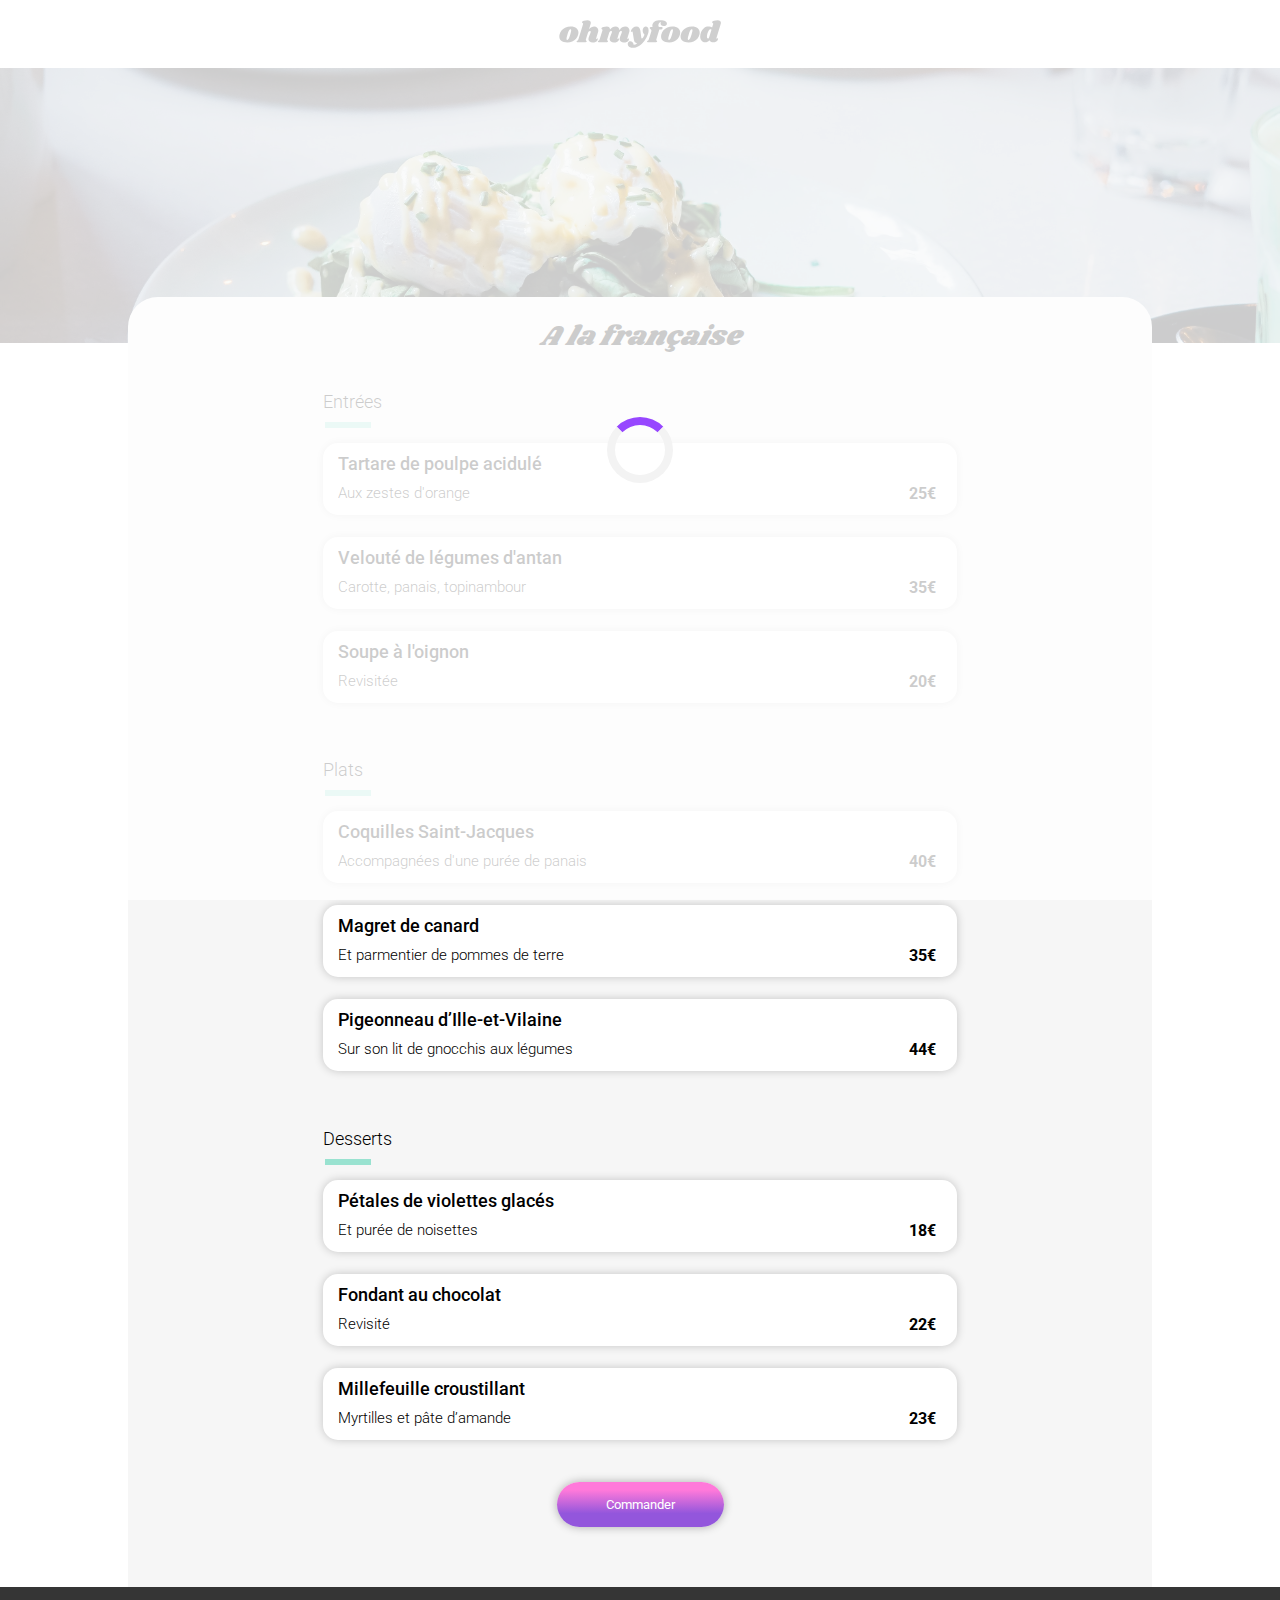
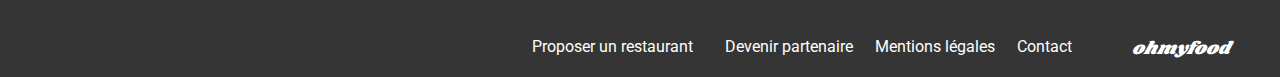
==== commit 00a31b8e: "Feat: Add loader to pages menu" ====
--- a/menus/alafrançaise.html
+++ b/menus/alafrançaise.html
@@ -18,14 +18,17 @@
 <body>
     <header>
         <a href="/">
-        <div class="logo">
-            <i class="fa-solid fa-arrow-left"></i> <img src="../images/logo/ohmyfood@2x.svg" alt="Logo ohmyfood" />
-        </div>
-    </a>
+            <div class="logo">
+                <i class="fa-solid fa-arrow-left"></i> <img src="../images/logo/ohmyfood@2x.svg" alt="Logo ohmyfood" />
+            </div>
+        </a>
     </header>
     <div class="menu__image">
         <img src="../images/restaurants/a-la-francaise.jpg"
             alt="Image représentant une assiète de nourriture sur une table " />
+    </div>
+    <div class="loader-container">
+        <div class="loader"></div>
     </div>
     <div class="menu__part">
         <div class="menu">
--- a/CSS/style.css
+++ b/CSS/style.css
@@ -142,6 +142,49 @@
   display: none;
 }
 
+.loader-container {
+  display: flex;
+  justify-content: center;
+  align-items: center;
+  height: 100vh;
+  position: fixed;
+  top: 0;
+  left: 0;
+  width: 100%;
+  background-color: rgba(255, 255, 255, 0.8);
+  /* Fond semi-transparent pour le fond */
+  z-index: 999;
+  /* Assure que le loader est au-dessus de tout autre contenu */
+  animation: hideLoader 0s linear 3s forwards;
+  /* Animation pour cacher le loader après 3 secondes */
+}
+
+.loader {
+  border: 8px solid #f3f3f3;
+  /* couleur de la bordure */
+  border-top: 8px solid #9747FF;
+  /* couleur de la bordure supérieure */
+  border-radius: 50%;
+  width: 50px;
+  height: 50px;
+  animation: spin 1s linear infinite;
+  /* animation de rotation */
+}
+
+@keyframes spin {
+  0% {
+    transform: rotate(0deg);
+  }
+  100% {
+    transform: rotate(360deg);
+  }
+}
+@keyframes hideLoader {
+  to {
+    display: none;
+  }
+  /* Cacher le loader à la fin de l'animation */
+}
 /****** 2ème section *******/
 #functioning {
   padding: 0 1rem;
@@ -286,15 +329,23 @@
     height: 251px;
   }
 }
-.restaurants__cards .card .btn__new button {
+.restaurants__cards .card .btn__new {
   position: absolute;
+  width: 80px;
+  height: 29px;
   top: 10px;
-  right: 10px;
+  left: 420px;
+  text-align: center;
   border-radius: 3px;
   border: #99E2D0 1px solid;
   background-color: #99E2D0;
   color: #008766;
-  z-index: 2;
+  z-index: 1;
+}
+.restaurants__cards .card .btn__new p {
+  align-items: center;
+  margin-top: 5px;
+  margin-bottom: 0;
 }
 .restaurants__cards .card img {
   width: 100%;
@@ -320,9 +371,13 @@
   margin-top: 5px;
 }
 .restaurants__cards .card .card__content .card__fav {
+  /* Ajoute un espace de 40 pixels à droite et 20 pixels en haut */
   padding-right: 40px;
   margin-top: 20px;
   position: relative;
+  /* Positionne cet élément relativement par rapport à son conteneur parent */
+  /* Positionne les icônes font-awesome de manière absolue dans l'élément .card__fav */
+  /* Lorsque survolé */
 }
 .restaurants__cards .card .card__content .card__fav .fa-regular,
 .restaurants__cards .card .card__content .card__fav .fa-solid {
@@ -332,11 +387,19 @@
 }
 .restaurants__cards .card .card__content .card__fav .fa-regular {
   color: black;
+  /* Couleur de l'icône noire */
   transition: transform 1s;
+  /* Ajoute une transition de 1 seconde à la transformation */
 }
 .restaurants__cards .card .card__content .card__fav .fa-solid {
   opacity: 0;
+  /* Rend l'icône solide transparente au départ */
   transition: opacity 1s;
+  /* Ajoute une transition de 1 seconde à l'opacité */
+}
+.restaurants__cards .card .card__content .card__fav:hover {
+  /* Cache l'icône régulière en la réduisant à l'échelle 0 */
+  /* Affiche l'icône solide en augmentant son opacité à 1 et change sa couleur */
 }
 .restaurants__cards .card .card__content .card__fav:hover .fa-regular {
   transform: scale(0);
@@ -344,6 +407,7 @@
 .restaurants__cards .card .card__content .card__fav:hover .fa-solid {
   opacity: 1;
   color: rgb(147, 86, 220);
+  /* Change la couleur de l'icône solide en violet */
 }
 
 /****** Footer *******/
